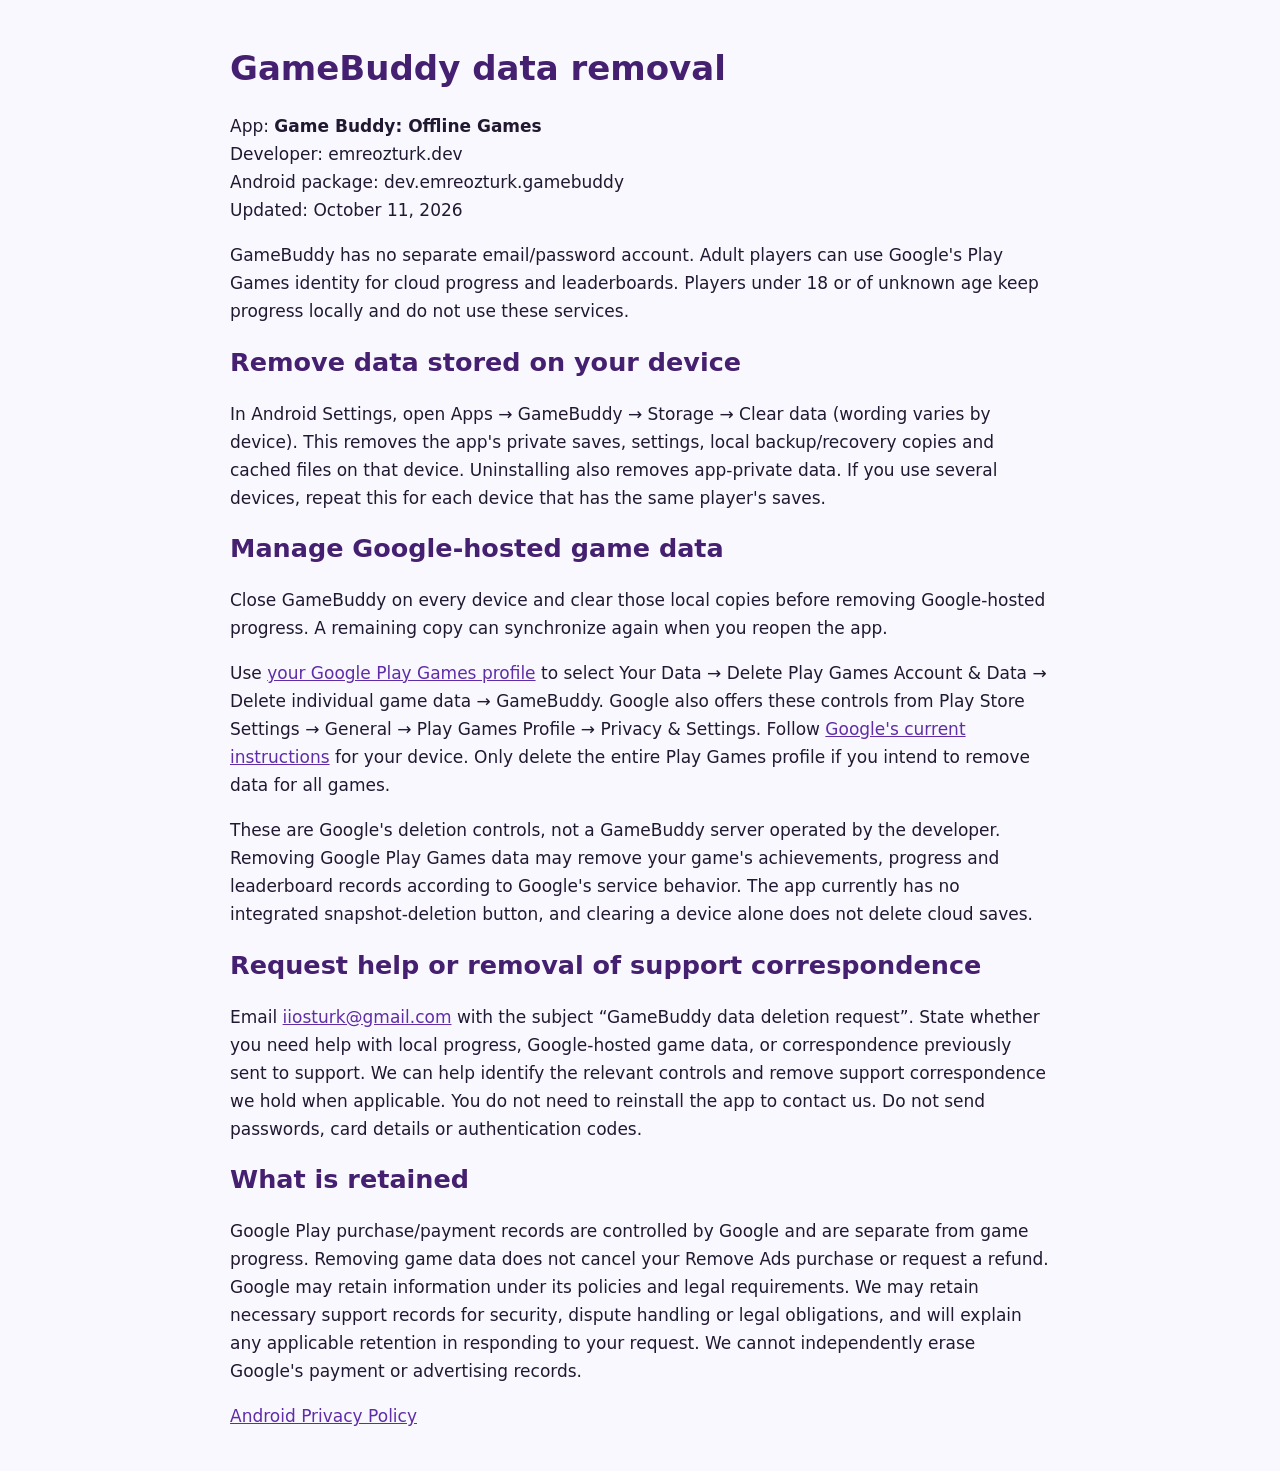
==== android-data-deletion.html @ 9c4842b1 "Add Android GameBuddy data-removal instructions" ====
<!doctype html><html lang="en"><head><meta charset="utf-8"><meta name="viewport" content="width=device-width, initial-scale=1"><title>Game Buddy: Offline Games — Data Deletion</title><style>body{font:17px/1.65 system-ui,sans-serif;max-width:820px;margin:auto;padding:24px;color:#211932;background:#faf8ff}h1,h2{line-height:1.25;color:#452070}a{color:#5f2da8}</style></head><body><h1>GameBuddy data removal</h1><p>App: <strong>Game Buddy: Offline Games</strong><br>Developer: emreozturk.dev<br>Android package: dev.emreozturk.gamebuddy<br>Updated: October 11, 2026</p>
<p>GameBuddy has no separate email/password account. Adult players can use Google's Play Games identity for cloud progress and leaderboards. Players under 18 or of unknown age keep progress locally and do not use these services.</p>
<h2>Remove data stored on your device</h2><p>In Android Settings, open Apps → GameBuddy → Storage → Clear data (wording varies by device). This removes the app's private saves, settings, local backup/recovery copies and cached files on that device. Uninstalling also removes app-private data. If you use several devices, repeat this for each device that has the same player's saves.</p>
<h2>Manage Google-hosted game data</h2><p>Close GameBuddy on every device and clear those local copies before removing Google-hosted progress. A remaining copy can synchronize again when you reopen the app.</p><p>Use <a href="https://play.google.com/games/profile">your Google Play Games profile</a> to select Your Data → Delete Play Games Account &amp; Data → Delete individual game data → GameBuddy. Google also offers these controls from Play Store Settings → General → Play Games Profile → Privacy &amp; Settings. Follow <a href="https://support.google.com/googleplay/answer/9130646?hl=en">Google's current instructions</a> for your device. Only delete the entire Play Games profile if you intend to remove data for all games.</p>
<p>These are Google's deletion controls, not a GameBuddy server operated by the developer. Removing Google Play Games data may remove your game's achievements, progress and leaderboard records according to Google's service behavior. The app currently has no integrated snapshot-deletion button, and clearing a device alone does not delete cloud saves.</p>
<h2>Request help or removal of support correspondence</h2><p>Email <a href="mailto:iiosturk@gmail.com?subject=GameBuddy%20data%20deletion%20request">iiosturk@gmail.com</a> with the subject “GameBuddy data deletion request”. State whether you need help with local progress, Google-hosted game data, or correspondence previously sent to support. We can help identify the relevant controls and remove support correspondence we hold when applicable. You do not need to reinstall the app to contact us. Do not send passwords, card details or authentication codes.</p>
<h2>What is retained</h2><p>Google Play purchase/payment records are controlled by Google and are separate from game progress. Removing game data does not cancel your Remove Ads purchase or request a refund. Google may retain information under its policies and legal requirements. We may retain necessary support records for security, dispute handling or legal obligations, and will explain any applicable retention in responding to your request. We cannot independently erase Google's payment or advertising records.</p><p><a href="android-privacy.html">Android Privacy Policy</a></p></body></html>
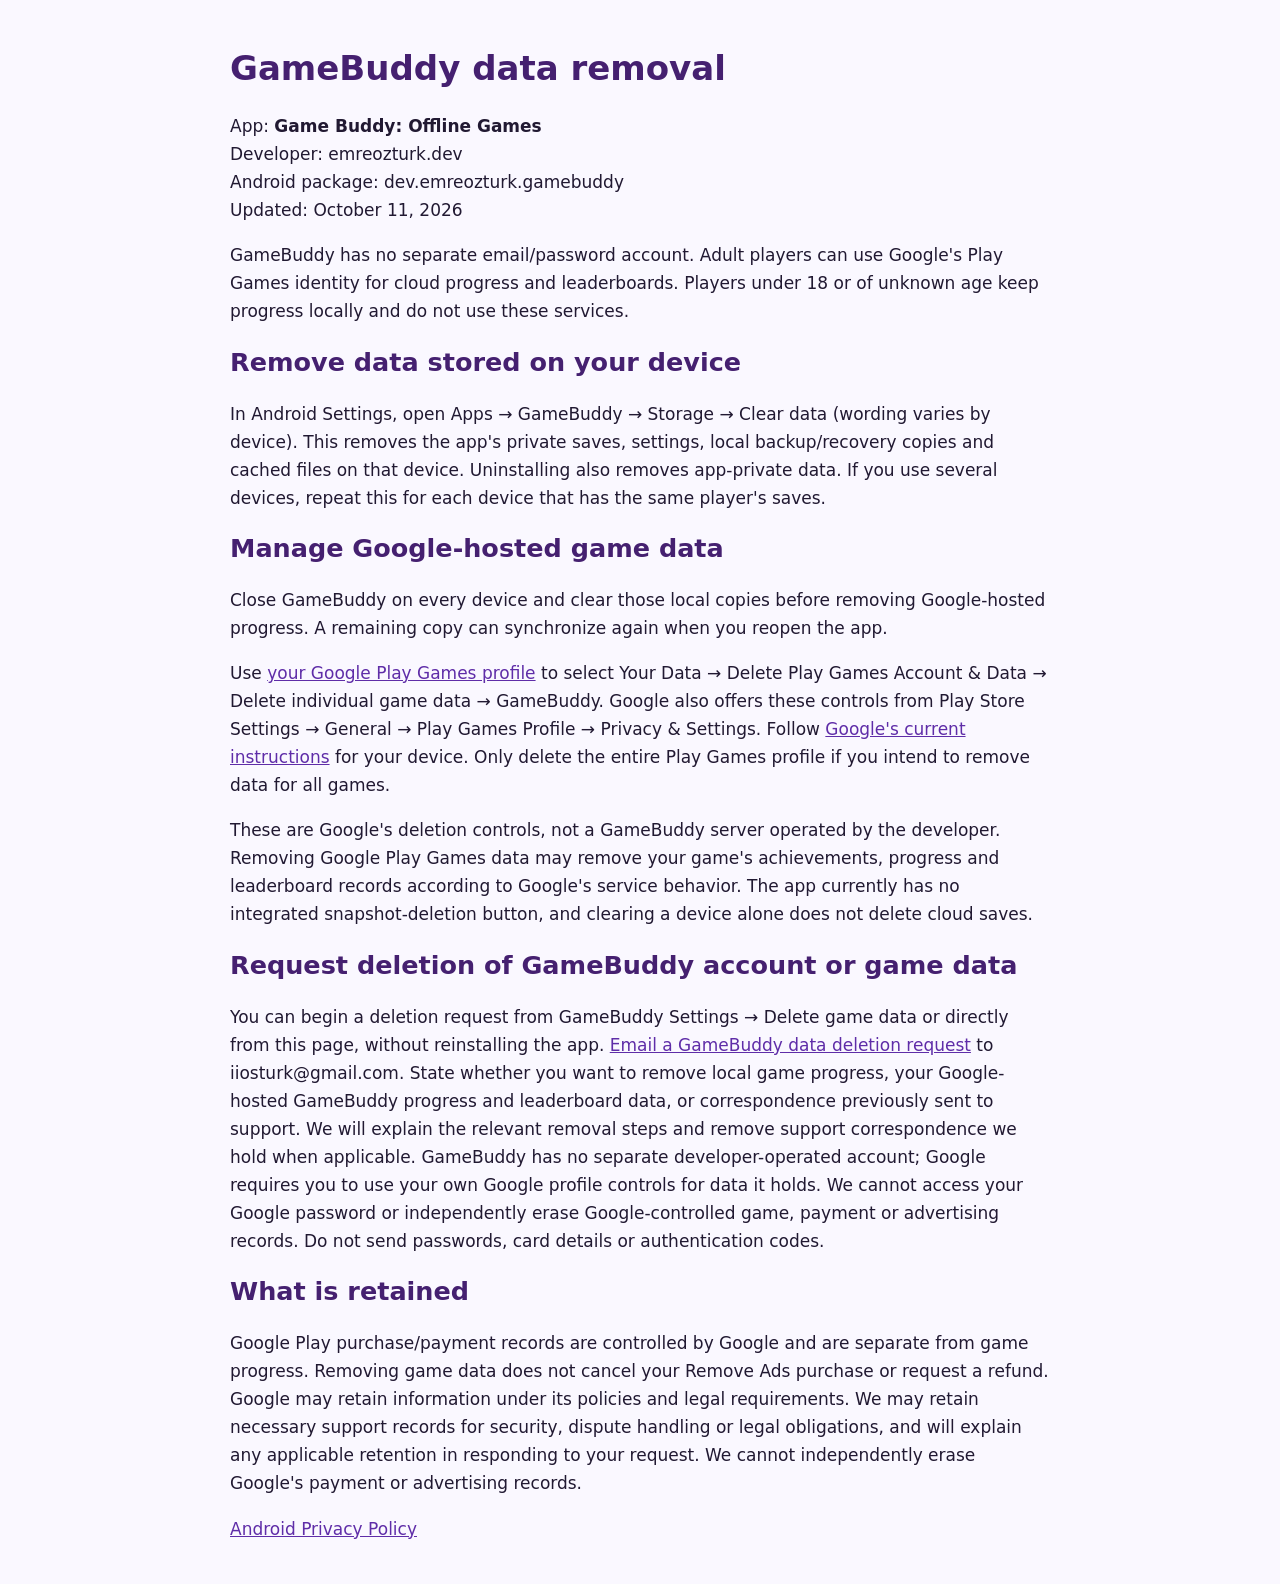
==== commit 026723ca: "Clarify Android in-app game data deletion instructions" ====
--- a/android-data-deletion.html
+++ b/android-data-deletion.html
@@ -3,5 +3,5 @@
 <h2>Remove data stored on your device</h2><p>In Android Settings, open Apps → GameBuddy → Storage → Clear data (wording varies by device). This removes the app's private saves, settings, local backup/recovery copies and cached files on that device. Uninstalling also removes app-private data. If you use several devices, repeat this for each device that has the same player's saves.</p>
 <h2>Manage Google-hosted game data</h2><p>Close GameBuddy on every device and clear those local copies before removing Google-hosted progress. A remaining copy can synchronize again when you reopen the app.</p><p>Use <a href="https://play.google.com/games/profile">your Google Play Games profile</a> to select Your Data → Delete Play Games Account &amp; Data → Delete individual game data → GameBuddy. Google also offers these controls from Play Store Settings → General → Play Games Profile → Privacy &amp; Settings. Follow <a href="https://support.google.com/googleplay/answer/9130646?hl=en">Google's current instructions</a> for your device. Only delete the entire Play Games profile if you intend to remove data for all games.</p>
 <p>These are Google's deletion controls, not a GameBuddy server operated by the developer. Removing Google Play Games data may remove your game's achievements, progress and leaderboard records according to Google's service behavior. The app currently has no integrated snapshot-deletion button, and clearing a device alone does not delete cloud saves.</p>
-<h2>Request help or removal of support correspondence</h2><p>Email <a href="mailto:iiosturk@gmail.com?subject=GameBuddy%20data%20deletion%20request">iiosturk@gmail.com</a> with the subject “GameBuddy data deletion request”. State whether you need help with local progress, Google-hosted game data, or correspondence previously sent to support. We can help identify the relevant controls and remove support correspondence we hold when applicable. You do not need to reinstall the app to contact us. Do not send passwords, card details or authentication codes.</p>
+<h2>Request deletion of GameBuddy account or game data</h2><p>You can begin a deletion request from GameBuddy Settings → Delete game data or directly from this page, without reinstalling the app. <a href="mailto:iiosturk@gmail.com?subject=GameBuddy%20account%20and%20game%20data%20deletion%20request&amp;body=I%20request%20deletion%20of%20my%20GameBuddy%20account/game%20data.%20Please%20help%20me%20complete%20removal%20of%20my%20local%20progress%2C%20Google%20Play%20Games%20progress%20and%20any%20support%20correspondence%20you%20hold.%20Please%20explain%20which%20Google%20controls%20I%20need%20to%20use%20myself.%20Do%20not%20ask%20me%20for%20passwords%20or%20authentication%20codes.">Email a GameBuddy data deletion request</a> to iiosturk@gmail.com. State whether you want to remove local game progress, your Google-hosted GameBuddy progress and leaderboard data, or correspondence previously sent to support. We will explain the relevant removal steps and remove support correspondence we hold when applicable. GameBuddy has no separate developer-operated account; Google requires you to use your own Google profile controls for data it holds. We cannot access your Google password or independently erase Google-controlled game, payment or advertising records. Do not send passwords, card details or authentication codes.</p>
 <h2>What is retained</h2><p>Google Play purchase/payment records are controlled by Google and are separate from game progress. Removing game data does not cancel your Remove Ads purchase or request a refund. Google may retain information under its policies and legal requirements. We may retain necessary support records for security, dispute handling or legal obligations, and will explain any applicable retention in responding to your request. We cannot independently erase Google's payment or advertising records.</p><p><a href="android-privacy.html">Android Privacy Policy</a></p></body></html>
